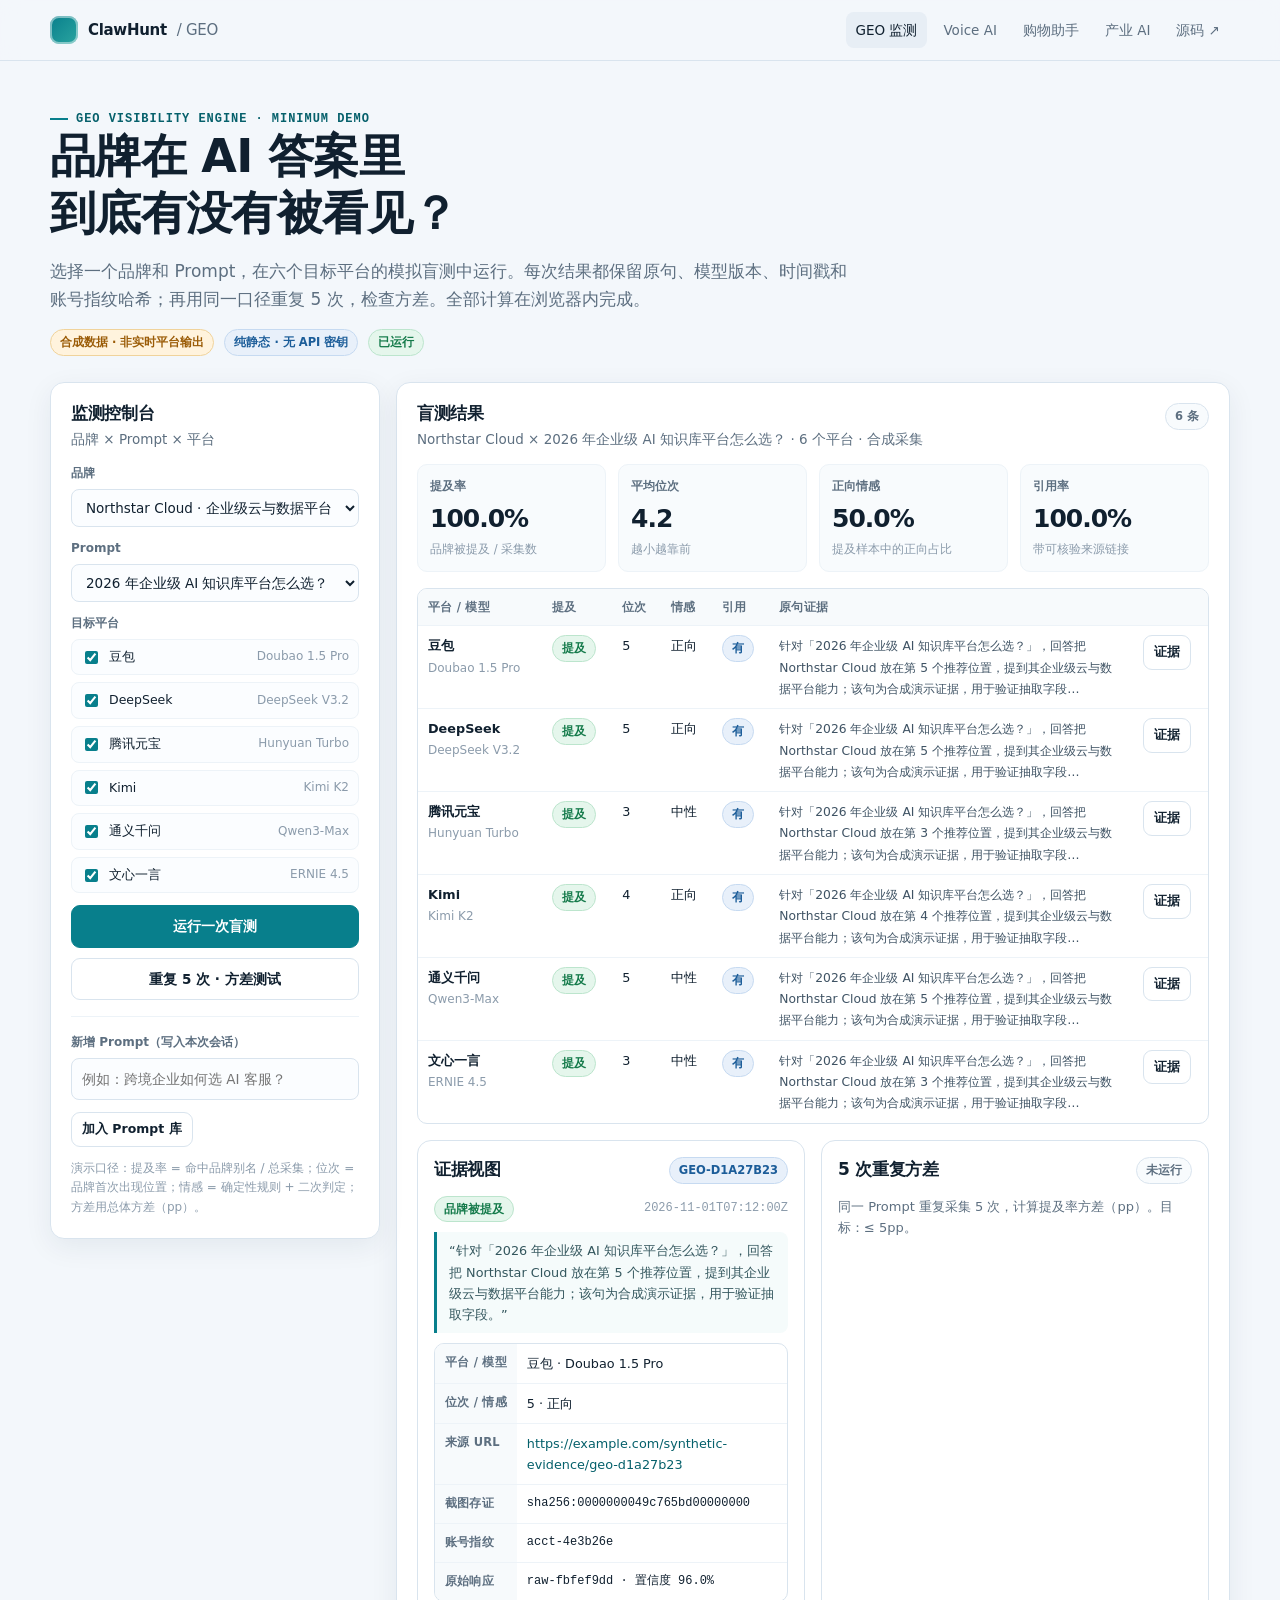
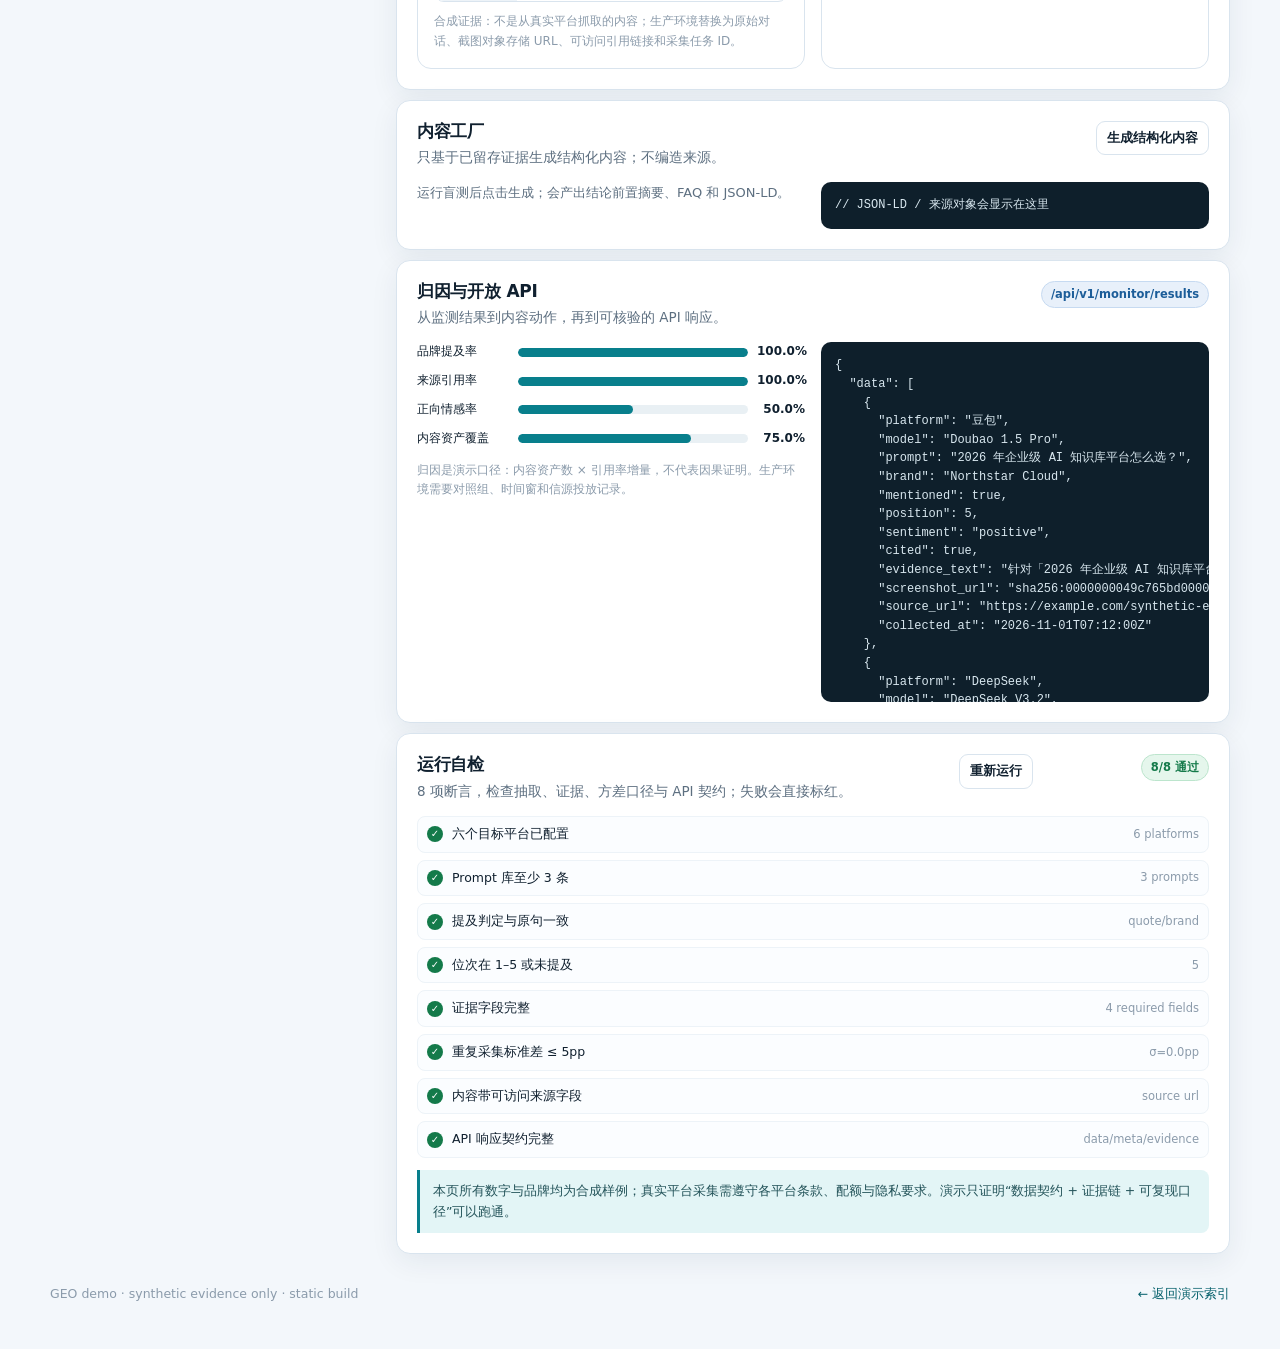
==== docs/geo/index.html @ c5ded79e "Add four static demo pages for ClawHunt proposals" ====
<!DOCTYPE html>
<html lang="zh-CN">
<head>
<meta charset="utf-8">
<meta name="viewport" content="width=device-width, initial-scale=1">
<title>GEO 智能可见度监测 · 可点通演示</title>
<meta name="description" content="六平台 AI 搜索品牌可见度盲测、证据留存、内容工厂与归因看板的最小可运行前端演示。">
<link rel="stylesheet" href="../assets/demo.css">
<style>
.geo-layout { display:grid; grid-template-columns: 330px minmax(0,1fr); gap:16px; align-items:start; }
.geo-control { position:sticky; top:78px; }
.platform-list { display:grid; gap:7px; }
.platform-list label { display:flex; align-items:center; gap:8px; border:1px solid var(--line-soft); border-radius:8px; padding:7px 9px; font-size:12.5px; background:#fbfdff; cursor:pointer; }
.platform-list input { accent-color:var(--accent); }
.quote-cell { max-width:330px; }
.evidence-box { display:grid; gap:10px; }
.evidence-quote { border-left:3px solid var(--accent); padding:8px 12px; background:#f5fbfb; border-radius:0 8px 8px 0; color:#34575e; font-size:12.8px; }
@media (max-width:900px){ .geo-layout{grid-template-columns:1fr;} .geo-control{position:static;} }
</style>
</head>
<body>
<header class="topbar">
  <div class="wrap topbar-inner">
    <a class="brandmark" href="../"><span class="branddot"></span> ClawHunt <span class="muted" style="font-weight:500">/ GEO</span></a>
    <nav class="navlinks" aria-label="演示导航">
      <a class="active" href="./">GEO 监测</a>
      <a href="../voice/">Voice AI</a>
      <a href="../shopping/">购物助手</a>
      <a href="../industry/">产业 AI</a>
      <a href="https://github.com/Gupeat/clawhunt-agent-demos/tree/main/docs/geo" target="_blank" rel="noopener">源码 ↗</a>
    </nav>
  </div>
</header>

<main class="wrap">
  <section class="hero">
    <div class="eyebrow">GEO visibility engine · minimum demo</div>
    <h1>品牌在 AI 答案里<br>到底有没有被看见？</h1>
    <p class="lede">选择一个品牌和 Prompt，在六个目标平台的模拟盲测中运行。每次结果都保留原句、模型版本、时间戳和账号指纹哈希；再用同一口径重复 5 次，检查方差。全部计算在浏览器内完成。</p>
    <div class="row mt16"><span class="badge warn">合成数据 · 非实时平台输出</span><span class="badge info">纯静态 · 无 API 密钥</span><span class="badge good" id="run-state">就绪</span></div>
  </section>

  <section class="geo-layout">
    <aside class="card geo-control">
      <div class="panel-title"><div><h3>监测控制台</h3><p>品牌 × Prompt × 平台</p></div></div>
      <label class="field"><span>品牌</span><select id="brand"></select></label>
      <label class="field"><span>Prompt</span><select id="prompt"></select></label>
      <div class="field"><span class="muted fs13" style="display:block;font-weight:700;font-size:12px;margin-bottom:5px">目标平台</span>
        <div class="platform-list" id="platforms"></div>
      </div>
      <div class="stack mt12">
        <button class="btn primary" id="run-audit">运行一次盲测</button>
        <button class="btn" id="run-variance">重复 5 次 · 方差测试</button>
      </div>
      <div class="divider"></div>
      <label class="field"><span>新增 Prompt（写入本次会话）</span><input id="new-prompt" type="text" maxlength="120" placeholder="例如：跨境企业如何选 AI 客服？"></label>
      <button class="btn small" id="add-prompt">加入 Prompt 库</button>
      <p class="tiny mt12">演示口径：提及率 = 命中品牌别名 / 总采集；位次 = 品牌首次出现位置；情感 = 确定性规则 + 二次判定；方差用总体方差（pp）。</p>
    </aside>

    <div class="stack">
      <section class="card">
        <div class="panel-title">
          <div><h3>盲测结果</h3><p id="result-sub">选择品牌与 Prompt 后运行；表中每条都带证据索引。</p></div>
          <span class="badge" id="result-count">0 条</span>
        </div>
        <div class="kpis mb16">
          <div class="kpi"><div class="k">提及率</div><div class="v" id="kpi-mention">—</div><div class="d">品牌被提及 / 采集数</div></div>
          <div class="kpi"><div class="k">平均位次</div><div class="v" id="kpi-position">—</div><div class="d">越小越靠前</div></div>
          <div class="kpi"><div class="k">正向情感</div><div class="v" id="kpi-sentiment">—</div><div class="d">提及样本中的正向占比</div></div>
          <div class="kpi"><div class="k">引用率</div><div class="v" id="kpi-citation">—</div><div class="d">带可核验来源链接</div></div>
        </div>
        <div class="table-wrap">
          <table>
            <thead><tr><th>平台 / 模型</th><th>提及</th><th>位次</th><th>情感</th><th>引用</th><th>原句证据</th><th></th></tr></thead>
            <tbody id="result-body"><tr><td colspan="7" class="muted">尚未运行。点击左侧“运行一次盲测”。</td></tr></tbody>
          </table>
        </div>
        <div class="grid two mt16">
          <div class="card tight" style="box-shadow:none">
            <div class="row between"><h3>证据视图</h3><span class="badge info" id="evidence-label">未选择</span></div>
            <div id="evidence-card" class="evidence-box mt12"><p class="muted fs13">点击结果表中的“证据”查看原句、截图哈希与复现信息。</p></div>
          </div>
          <div class="card tight" style="box-shadow:none">
            <div class="row between"><h3>5 次重复方差</h3><span class="badge" id="variance-badge">未运行</span></div>
            <div id="variance-card" class="mt12"><p class="muted fs13">同一 Prompt 重复采集 5 次，计算提及率方差（pp）。目标：≤ 5pp。</p></div>
          </div>
        </div>
      </section>

      <section class="card">
        <div class="panel-title"><div><h3>内容工厂</h3><p>只基于已留存证据生成结构化内容；不编造来源。</p></div><button class="btn small" id="generate-content">生成结构化内容</button></div>
        <div class="grid two">
          <div id="content-preview"><p class="muted fs13">运行盲测后点击生成；会产出结论前置摘要、FAQ 和 JSON-LD。</p></div>
          <pre class="code" id="content-json">// JSON-LD / 来源对象会显示在这里</pre>
        </div>
      </section>

      <section class="card">
        <div class="panel-title"><div><h3>归因与开放 API</h3><p>从监测结果到内容动作，再到可核验的 API 响应。</p></div><span class="badge info">/api/v1/monitor/results</span></div>
        <div class="grid two">
          <div>
            <div class="bars" id="attribution-bars"></div>
            <p class="tiny mt12">归因是演示口径：内容资产数 × 引用率增量，不代表因果证明。生产环境需要对照组、时间窗和信源投放记录。</p>
          </div>
          <pre class="code" id="api-json">// 运行后生成 API 响应样例</pre>
        </div>
      </section>

      <section class="card" id="qa">
        <div class="panel-title"><div><h3>运行自检</h3><p>8 项断言，检查抽取、证据、方差口径与 API 契约；失败会直接标红。</p></div><button class="btn small" id="run-checks">重新运行</button><span class="badge good" data-check-summary>—</span></div>
        <div class="checklist" id="checklist"></div>
        <div class="note mt12">本页所有数字与品牌均为合成样例；真实平台采集需遵守各平台条款、配额与隐私要求。演示只证明“数据契约 + 证据链 + 可复现口径”可以跑通。</div>
      </section>
    </div>
  </section>
</main>

<footer class="footer wrap"><div class="row between"><span>GEO demo · synthetic evidence only · static build</span><a href="../">← 返回演示索引</a></div></footer>
<script src="../assets/common.js"></script>
<script src="./app.js"></script>
</body>
</html>
---- docs/assets/demo.css ----
/* ClawHunt static demos — shared visual system. No external assets. */
:root {
  --bg: #f3f7fb;
  --panel: #ffffff;
  --ink: #10202f;
  --muted: #5d6f80;
  --faint: #8b9bab;
  --line: #d9e4ee;
  --line-soft: #edf3f8;
  --accent: #087f8c;
  --accent-dark: #05606b;
  --accent-soft: #e3f5f6;
  --blue: #1c5d99;
  --blue-soft: #e8f0fa;
  --good: #147a4a;
  --good-soft: #e5f6ec;
  --warn: #9a5b06;
  --warn-soft: #fff3dd;
  --bad: #b42318;
  --bad-soft: #fdecea;
  --shadow: 0 8px 28px rgba(16, 42, 67, .07);
  --radius: 14px;
}
* { box-sizing: border-box; }
html { scroll-behavior: smooth; }
body {
  margin: 0;
  color: var(--ink);
  background: var(--bg);
  font: 15px/1.65 "Segoe UI", "Microsoft YaHei", "PingFang SC", system-ui, -apple-system, sans-serif;
  -webkit-font-smoothing: antialiased;
}
a { color: var(--accent-dark); text-decoration: none; }
a:hover { text-decoration: underline; }
code, pre, .mono { font-family: "Cascadia Code", "SFMono-Regular", Consolas, "Liberation Mono", monospace; }
h1, h2, h3, h4 { line-height: 1.25; margin: 0; letter-spacing: -.015em; }
h1 { font-size: clamp(28px, 4vw, 46px); }
h2 { font-size: clamp(21px, 2.5vw, 28px); }
h3 { font-size: 17px; }
p { margin: 0; }
.wrap { width: min(1180px, calc(100% - 32px)); margin: 0 auto; }
.topbar {
  position: sticky; top: 0; z-index: 20;
  background: rgba(243, 247, 251, .9);
  backdrop-filter: blur(10px);
  border-bottom: 1px solid var(--line);
}
.topbar-inner { display: flex; align-items: center; gap: 18px; min-height: 60px; }
.brandmark { display: flex; align-items: center; gap: 10px; font-weight: 800; color: var(--ink); letter-spacing: -.02em; }
.branddot { width: 28px; height: 28px; border-radius: 9px; background: linear-gradient(135deg, var(--accent), #2ba5a0); box-shadow: inset 0 0 0 2px rgba(255,255,255,.45); }
.navlinks { display: flex; gap: 6px; flex-wrap: wrap; margin-left: auto; }
.navlinks a { color: var(--muted); font-size: 13.5px; padding: 7px 10px; border-radius: 8px; }
.navlinks a:hover, .navlinks a.active { color: var(--ink); background: #e7eef5; text-decoration: none; }
.hero { padding: 42px 0 26px; }
.eyebrow { display: inline-flex; align-items: center; gap: 8px; font: 700 12px/1.2 "Cascadia Code", Consolas, monospace; letter-spacing: .08em; text-transform: uppercase; color: var(--accent-dark); }
.eyebrow::before { content: ""; width: 18px; height: 2px; background: var(--accent); }
.hero p.lede { color: var(--muted); max-width: 800px; margin-top: 14px; font-size: 17px; }
.hero-actions { display: flex; gap: 10px; flex-wrap: wrap; margin-top: 22px; }
.btn {
  display: inline-flex; align-items: center; justify-content: center; gap: 7px;
  border: 1px solid var(--line); background: var(--panel); color: var(--ink);
  border-radius: 9px; padding: 9px 14px; font: inherit; font-weight: 700; font-size: 13.5px;
  cursor: pointer; transition: .15s ease;
}
.btn:hover { border-color: #b9cad8; transform: translateY(-1px); }
.btn.primary { background: var(--accent); border-color: var(--accent); color: #fff; }
.btn.primary:hover { background: var(--accent-dark); }
.btn.ghost { background: transparent; }
.btn.small { padding: 6px 10px; font-size: 12.5px; }
.btn:disabled { opacity: .55; cursor: not-allowed; transform: none; }
.grid { display: grid; gap: 16px; }
.grid.two { grid-template-columns: repeat(2, minmax(0, 1fr)); }
.grid.three { grid-template-columns: repeat(3, minmax(0, 1fr)); }
.grid.four { grid-template-columns: repeat(4, minmax(0, 1fr)); }
.card { background: var(--panel); border: 1px solid var(--line); border-radius: var(--radius); box-shadow: var(--shadow); padding: 20px; }
.card.tight { padding: 16px; }
.card h3 { display: flex; align-items: center; gap: 8px; }
.card .sub { color: var(--muted); font-size: 13.5px; margin-top: 7px; }
.card .tiny { color: var(--faint); font-size: 12px; }
.panel-title { display: flex; align-items: flex-start; justify-content: space-between; gap: 14px; margin-bottom: 14px; }
.panel-title p { color: var(--muted); font-size: 13.5px; margin-top: 4px; }
.chip, .tag, .badge {
  display: inline-flex; align-items: center; gap: 5px; white-space: nowrap;
  border: 1px solid var(--line); border-radius: 999px; background: #f8fbfd;
  padding: 3px 9px; font-size: 11.5px; font-weight: 700; color: var(--muted);
}
.badge.good { color: var(--good); background: var(--good-soft); border-color: #bce5cd; }
.badge.warn { color: var(--warn); background: var(--warn-soft); border-color: #f0d39b; }
.badge.bad { color: var(--bad); background: var(--bad-soft); border-color: #f5c3bd; }
.badge.info { color: var(--blue); background: var(--blue-soft); border-color: #c6daf1; }
.tag.on { color: var(--accent-dark); background: var(--accent-soft); border-color: #b8e1e4; }
label.field { display: block; margin-bottom: 12px; }
label.field span { display: block; color: var(--muted); font-size: 12px; font-weight: 700; margin-bottom: 5px; }
input[type="text"], input[type="number"], select, textarea {
  width: 100%; border: 1px solid var(--line); border-radius: 8px; background: #fbfdff;
  color: var(--ink); padding: 9px 10px; font: inherit; font-size: 13.5px; outline: none;
}
textarea { resize: vertical; min-height: 74px; }
input:focus, select:focus, textarea:focus { border-color: var(--accent); box-shadow: 0 0 0 3px rgba(8,127,140,.1); }
.row { display: flex; gap: 10px; align-items: center; flex-wrap: wrap; }
.row.between { justify-content: space-between; }
.row.end { justify-content: flex-end; }
.stack { display: grid; gap: 10px; }
.divider { height: 1px; background: var(--line-soft); margin: 16px 0; }
.note {
  border-left: 3px solid var(--accent); background: var(--accent-soft);
  padding: 11px 13px; border-radius: 0 8px 8px 0; color: #24545a; font-size: 12.5px;
}
.note.warn { border-color: var(--warn); background: var(--warn-soft); color: #67410a; }
.note.bad { border-color: var(--bad); background: var(--bad-soft); color: #6e1b14; }
.kpis { display: grid; grid-template-columns: repeat(4, minmax(0,1fr)); gap: 12px; }
.kpi { background: #f8fbfd; border: 1px solid var(--line-soft); border-radius: 10px; padding: 12px; }
.kpi .k { color: var(--muted); font-size: 11.5px; font-weight: 700; }
.kpi .v { font-size: 25px; font-weight: 850; letter-spacing: -.04em; margin-top: 2px; }
.kpi .d { color: var(--faint); font-size: 11.5px; }
.table-wrap { overflow-x: auto; border: 1px solid var(--line); border-radius: 10px; }
table { width: 100%; border-collapse: collapse; font-size: 12.8px; }
th, td { text-align: left; padding: 9px 10px; border-bottom: 1px solid var(--line-soft); vertical-align: top; }
th { background: #f7fafc; color: var(--muted); font-size: 11.5px; letter-spacing: .02em; white-space: nowrap; }
tr:last-child td { border-bottom: 0; }
td .quote { color: #3f5364; font-size: 12.3px; }
pre.code {
  margin: 0; background: #0e1f2b; color: #d8e7ef; border-radius: 10px; padding: 14px;
  font-size: 12px; line-height: 1.55; overflow: auto; max-height: 360px;
}
pre.code .key { color: #79d7c9; }
pre.code .str { color: #f1cc8b; }
pre.code .num { color: #9ecbff; }
ul.clean { margin: 0; padding-left: 18px; color: var(--muted); }
ul.clean li { margin: 5px 0; }
.checklist { display: grid; gap: 7px; }
.checkrow { display: flex; align-items: center; gap: 9px; padding: 7px 9px; border: 1px solid var(--line-soft); border-radius: 8px; background: #fbfdff; font-size: 12.5px; }
.checkrow .dot { width: 16px; height: 16px; border-radius: 50%; display: grid; place-items: center; font-size: 10px; color: #fff; background: var(--faint); flex: none; }
.checkrow.pass .dot { background: var(--good); }
.checkrow.fail .dot { background: var(--bad); }
.checkrow .detail { color: var(--faint); margin-left: auto; text-align: right; font-size: 11.5px; }
.tabs { display: flex; gap: 5px; border-bottom: 1px solid var(--line); overflow-x: auto; }
.tab { border: 0; border-bottom: 2px solid transparent; background: transparent; padding: 10px 12px; color: var(--muted); font: inherit; font-weight: 700; font-size: 13px; cursor: pointer; white-space: nowrap; }
.tab.active { color: var(--accent-dark); border-bottom-color: var(--accent); }
.tabpane { display: none; padding-top: 18px; }
.tabpane.active { display: block; }
.stepbar { display: flex; gap: 0; overflow-x: auto; }
.step {
  flex: 1; min-width: 100px; position: relative; padding: 10px 8px 10px 22px;
  border-top: 2px solid var(--line); color: var(--faint); font-size: 11.5px; text-align: left;
}
.step::before { content: ""; position: absolute; left: 7px; top: -6px; width: 10px; height: 10px; border-radius: 50%; background: var(--line); }
.step.done { border-top-color: var(--accent); color: var(--accent-dark); }
.step.done::before { background: var(--accent); }
.step.current { color: var(--ink); }
.step.current::before { background: var(--warn); }
.progress { height: 8px; border-radius: 999px; background: #e8eff5; overflow: hidden; }
.progress > i { display: block; height: 100%; background: linear-gradient(90deg, var(--accent), #38b0a6); border-radius: inherit; }
.bars { display: grid; gap: 9px; }
.bar-row { display: grid; grid-template-columns: 92px 1fr 48px; gap: 9px; align-items: center; font-size: 12px; }
.bar-track { height: 9px; background: #e9f0f4; border-radius: 999px; overflow: hidden; }
.bar-track > i { display: block; height: 100%; background: var(--accent); border-radius: inherit; }
.bar-row > b { text-align: right; }
.msg { border: 1px solid var(--line); border-radius: 10px; padding: 9px 11px; max-width: 92%; font-size: 13px; }
.msg.agent { background: var(--accent-soft); border-color: #c4e5e4; }
.msg.candidate { background: #fff; margin-left: auto; }
.chatlog { display: grid; gap: 8px; min-height: 170px; max-height: 310px; overflow: auto; padding: 4px 2px; }
.diagram { display: grid; grid-template-columns: repeat(5, 1fr); gap: 8px; align-items: stretch; }
.diagram .node { border: 1px solid var(--line); background: #f9fcfe; border-radius: 9px; padding: 10px; font-size: 11.5px; color: var(--muted); }
.diagram .node b { display: block; color: var(--ink); margin-bottom: 3px; font-size: 12.5px; }
.diagram .arrow { align-self: center; text-align: center; color: var(--faint); font-weight: 800; }
.risk-low { color: var(--good); font-weight: 800; }
.risk-medium { color: var(--warn); font-weight: 800; }
.risk-high { color: var(--bad); font-weight: 800; }
.footer { padding: 30px 0 44px; color: var(--faint); font-size: 12.5px; }
.demo-note { display: flex; gap: 9px; align-items: flex-start; border: 1px dashed #b9d6dd; background: #f3fbfc; border-radius: 10px; padding: 10px 12px; font-size: 12.5px; color: #3f6369; }
.demo-note b { color: var(--accent-dark); }
.sr-only { position: absolute; width: 1px; height: 1px; padding: 0; margin: -1px; overflow: hidden; clip: rect(0,0,0,0); white-space: nowrap; border: 0; }
.hidden { display: none !important; }
.mt8 { margin-top: 8px; } .mt12 { margin-top: 12px; } .mt16 { margin-top: 16px; } .mt24 { margin-top: 24px; }
.mb8 { margin-bottom: 8px; } .mb12 { margin-bottom: 12px; } .mb16 { margin-bottom: 16px; }
.fs13 { font-size: 13px; } .muted { color: var(--muted); } .small { font-size: 12.5px; }
.mono { font-size: 12px; }
@media (max-width: 900px) {
  .grid.three, .grid.four { grid-template-columns: repeat(2, minmax(0,1fr)); }
  .grid.two { grid-template-columns: 1fr; }
  .kpis { grid-template-columns: repeat(2, minmax(0,1fr)); }
  .diagram { grid-template-columns: repeat(2, 1fr); }
  .diagram .arrow { display: none; }
}
@media (max-width: 620px) {
  .wrap { width: calc(100% - 20px); }
  .topbar-inner { min-height: 54px; }
  .navlinks a { padding: 5px 7px; font-size: 12px; }
  .grid.three, .grid.four { grid-template-columns: 1fr; }
  .card { padding: 15px; }
  h1 { font-size: 30px; }
  .hero { padding: 28px 0 18px; }
  .kpis { grid-template-columns: 1fr 1fr; }
  .stepbar { display: grid; gap: 2px; }
  .step { border-top: 0; border-left: 2px solid var(--line); padding: 6px 8px 6px 22px; min-width: 0; }
  .step::before { left: -6px; top: 12px; }
  .step.done { border-left-color: var(--accent); }
}
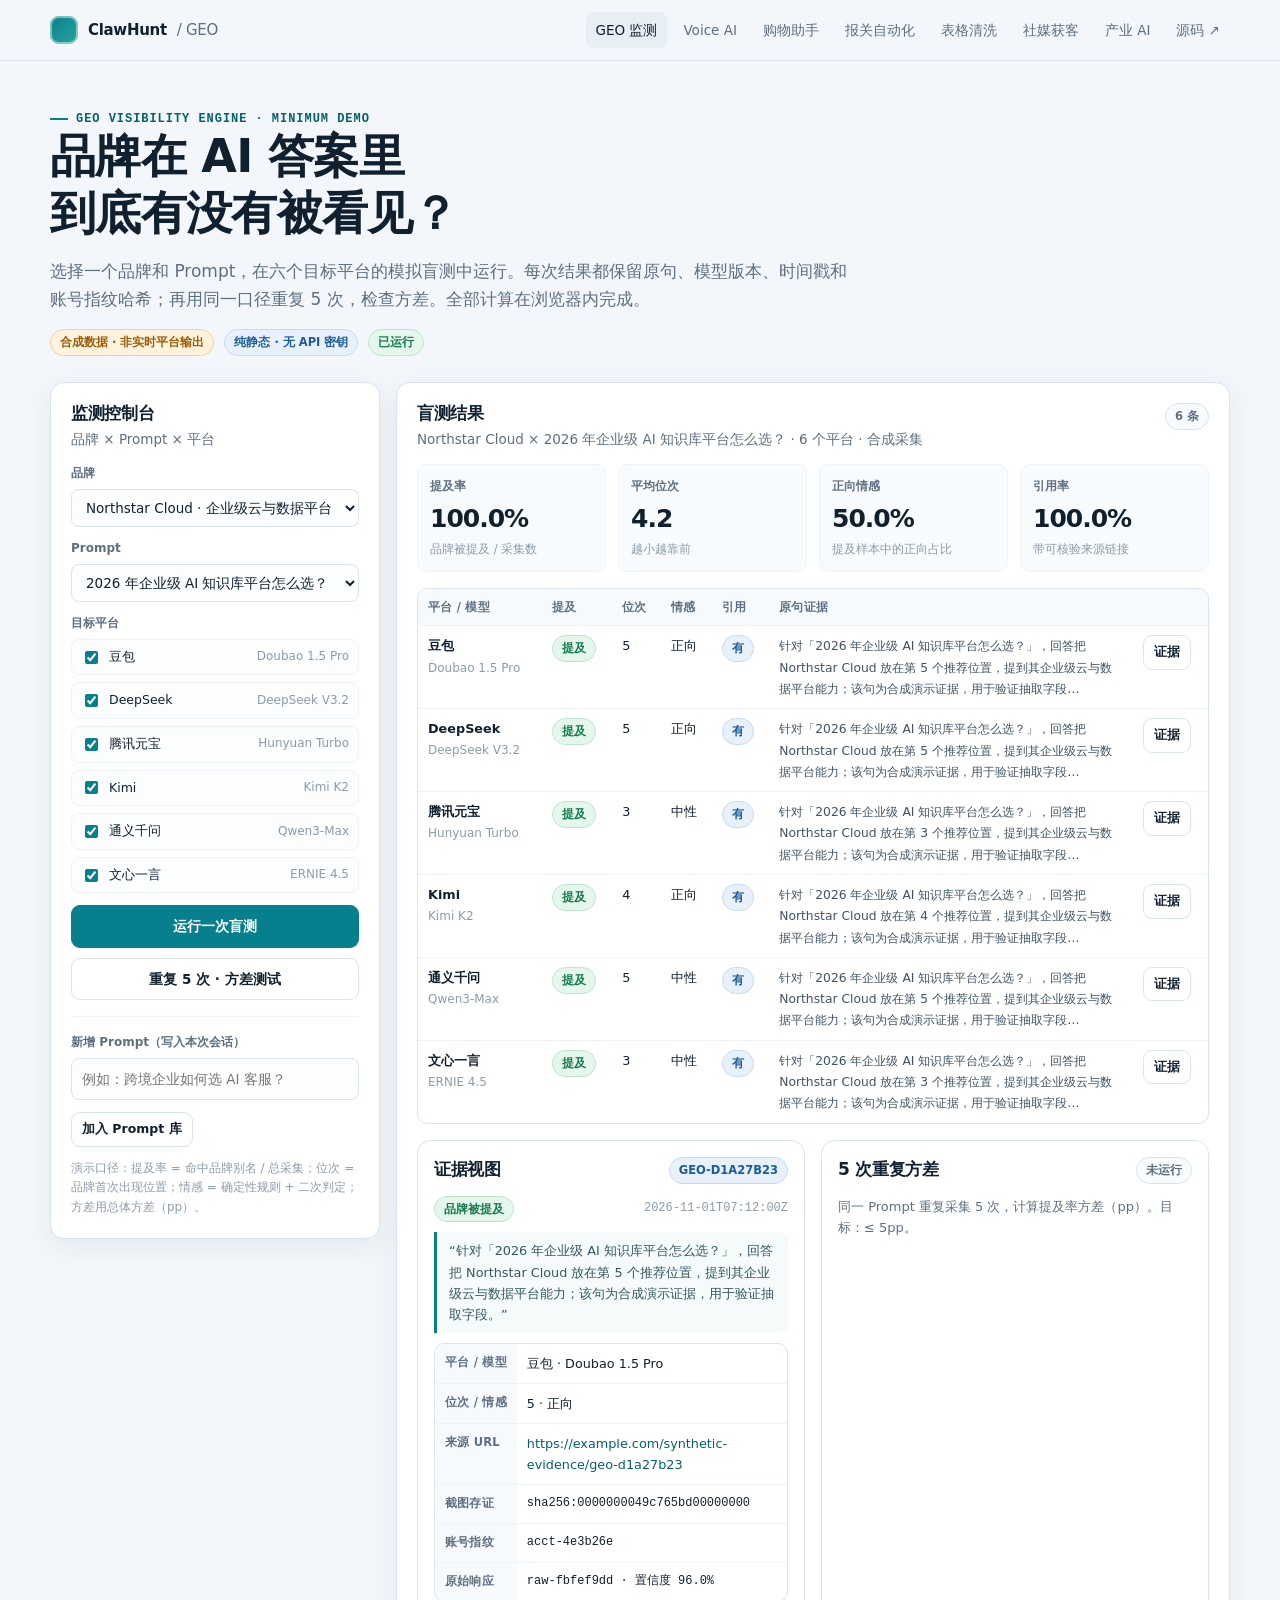
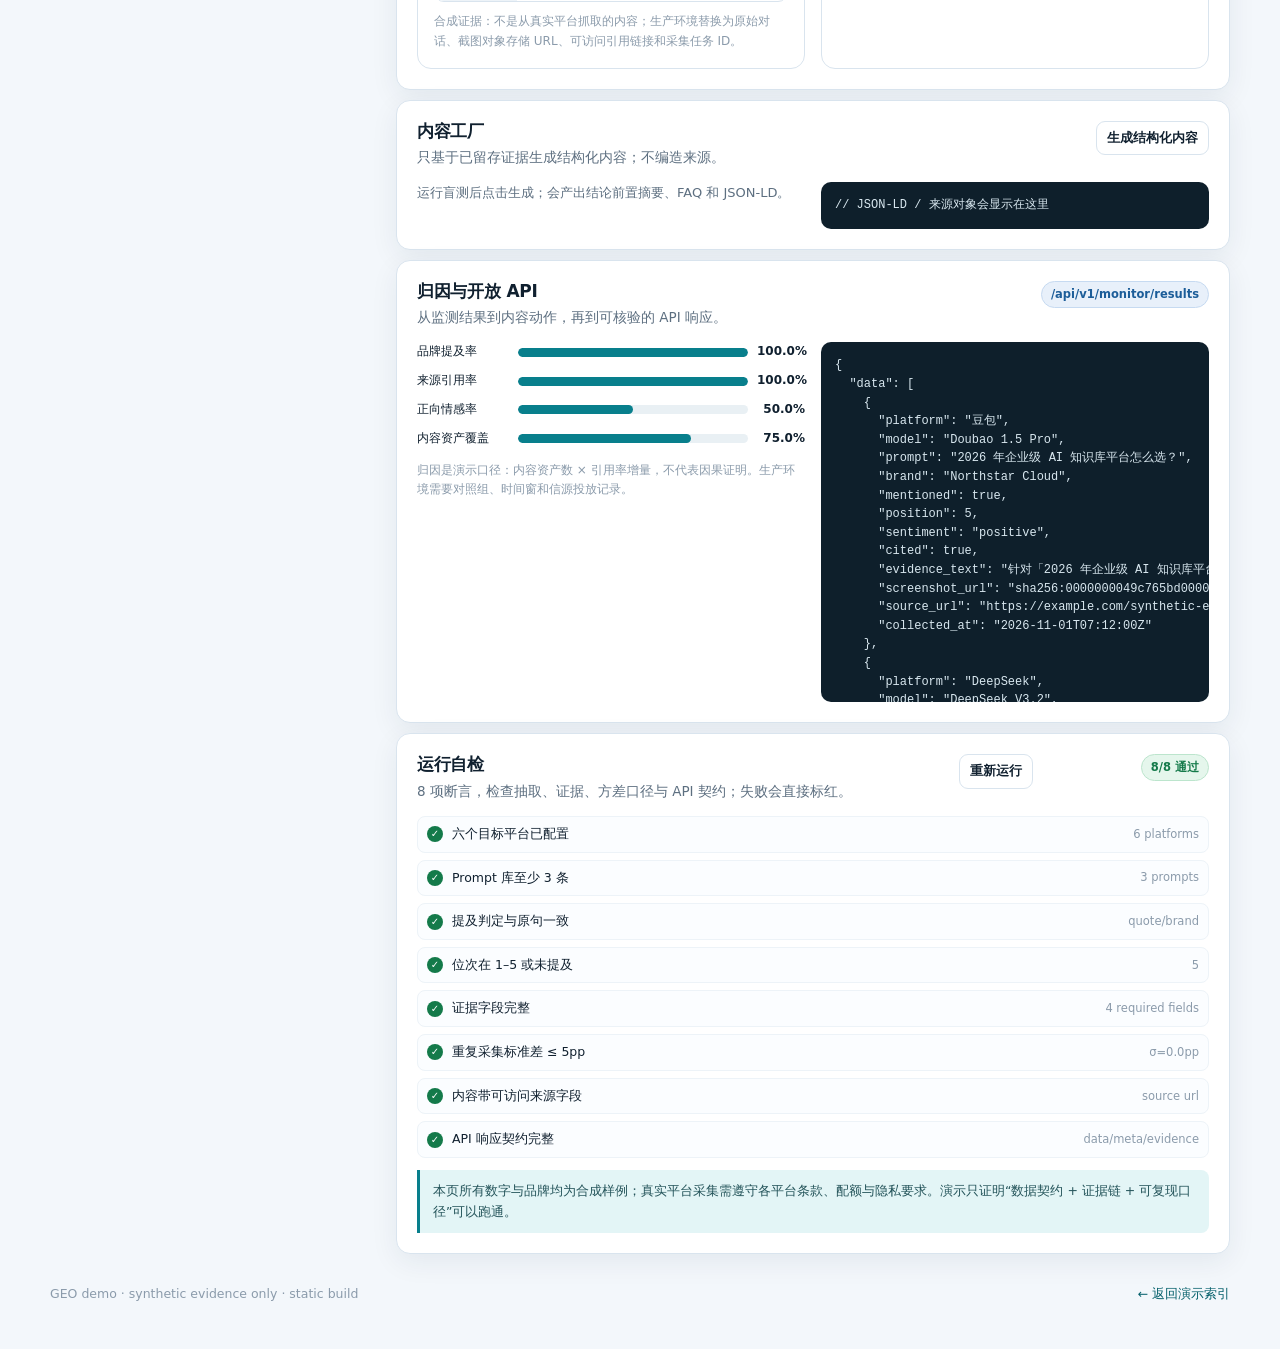
==== commit 6218b4b0: "Add customs, spreadsheet, and social demos; expand hub to six" ====
--- a/docs/geo/index.html
+++ b/docs/geo/index.html
@@ -1,123 +1,127 @@
-<!DOCTYPE html>
-<html lang="zh-CN">
-<head>
-<meta charset="utf-8">
-<meta name="viewport" content="width=device-width, initial-scale=1">
-<title>GEO 智能可见度监测 · 可点通演示</title>
-<meta name="description" content="六平台 AI 搜索品牌可见度盲测、证据留存、内容工厂与归因看板的最小可运行前端演示。">
-<link rel="stylesheet" href="../assets/demo.css">
-<style>
-.geo-layout { display:grid; grid-template-columns: 330px minmax(0,1fr); gap:16px; align-items:start; }
-.geo-control { position:sticky; top:78px; }
-.platform-list { display:grid; gap:7px; }
-.platform-list label { display:flex; align-items:center; gap:8px; border:1px solid var(--line-soft); border-radius:8px; padding:7px 9px; font-size:12.5px; background:#fbfdff; cursor:pointer; }
-.platform-list input { accent-color:var(--accent); }
-.quote-cell { max-width:330px; }
-.evidence-box { display:grid; gap:10px; }
-.evidence-quote { border-left:3px solid var(--accent); padding:8px 12px; background:#f5fbfb; border-radius:0 8px 8px 0; color:#34575e; font-size:12.8px; }
-@media (max-width:900px){ .geo-layout{grid-template-columns:1fr;} .geo-control{position:static;} }
-</style>
-</head>
-<body>
-<header class="topbar">
-  <div class="wrap topbar-inner">
-    <a class="brandmark" href="../"><span class="branddot"></span> ClawHunt <span class="muted" style="font-weight:500">/ GEO</span></a>
-    <nav class="navlinks" aria-label="演示导航">
-      <a class="active" href="./">GEO 监测</a>
-      <a href="../voice/">Voice AI</a>
-      <a href="../shopping/">购物助手</a>
-      <a href="../industry/">产业 AI</a>
-      <a href="https://github.com/Gupeat/clawhunt-agent-demos/tree/main/docs/geo" target="_blank" rel="noopener">源码 ↗</a>
-    </nav>
-  </div>
-</header>
-
-<main class="wrap">
-  <section class="hero">
-    <div class="eyebrow">GEO visibility engine · minimum demo</div>
-    <h1>品牌在 AI 答案里<br>到底有没有被看见？</h1>
-    <p class="lede">选择一个品牌和 Prompt，在六个目标平台的模拟盲测中运行。每次结果都保留原句、模型版本、时间戳和账号指纹哈希；再用同一口径重复 5 次，检查方差。全部计算在浏览器内完成。</p>
-    <div class="row mt16"><span class="badge warn">合成数据 · 非实时平台输出</span><span class="badge info">纯静态 · 无 API 密钥</span><span class="badge good" id="run-state">就绪</span></div>
-  </section>
-
-  <section class="geo-layout">
-    <aside class="card geo-control">
-      <div class="panel-title"><div><h3>监测控制台</h3><p>品牌 × Prompt × 平台</p></div></div>
-      <label class="field"><span>品牌</span><select id="brand"></select></label>
-      <label class="field"><span>Prompt</span><select id="prompt"></select></label>
-      <div class="field"><span class="muted fs13" style="display:block;font-weight:700;font-size:12px;margin-bottom:5px">目标平台</span>
-        <div class="platform-list" id="platforms"></div>
-      </div>
-      <div class="stack mt12">
-        <button class="btn primary" id="run-audit">运行一次盲测</button>
-        <button class="btn" id="run-variance">重复 5 次 · 方差测试</button>
-      </div>
-      <div class="divider"></div>
-      <label class="field"><span>新增 Prompt（写入本次会话）</span><input id="new-prompt" type="text" maxlength="120" placeholder="例如：跨境企业如何选 AI 客服？"></label>
-      <button class="btn small" id="add-prompt">加入 Prompt 库</button>
-      <p class="tiny mt12">演示口径：提及率 = 命中品牌别名 / 总采集；位次 = 品牌首次出现位置；情感 = 确定性规则 + 二次判定；方差用总体方差（pp）。</p>
-    </aside>
-
-    <div class="stack">
-      <section class="card">
-        <div class="panel-title">
-          <div><h3>盲测结果</h3><p id="result-sub">选择品牌与 Prompt 后运行；表中每条都带证据索引。</p></div>
-          <span class="badge" id="result-count">0 条</span>
-        </div>
-        <div class="kpis mb16">
-          <div class="kpi"><div class="k">提及率</div><div class="v" id="kpi-mention">—</div><div class="d">品牌被提及 / 采集数</div></div>
-          <div class="kpi"><div class="k">平均位次</div><div class="v" id="kpi-position">—</div><div class="d">越小越靠前</div></div>
-          <div class="kpi"><div class="k">正向情感</div><div class="v" id="kpi-sentiment">—</div><div class="d">提及样本中的正向占比</div></div>
-          <div class="kpi"><div class="k">引用率</div><div class="v" id="kpi-citation">—</div><div class="d">带可核验来源链接</div></div>
-        </div>
-        <div class="table-wrap">
-          <table>
-            <thead><tr><th>平台 / 模型</th><th>提及</th><th>位次</th><th>情感</th><th>引用</th><th>原句证据</th><th></th></tr></thead>
-            <tbody id="result-body"><tr><td colspan="7" class="muted">尚未运行。点击左侧“运行一次盲测”。</td></tr></tbody>
-          </table>
-        </div>
-        <div class="grid two mt16">
-          <div class="card tight" style="box-shadow:none">
-            <div class="row between"><h3>证据视图</h3><span class="badge info" id="evidence-label">未选择</span></div>
-            <div id="evidence-card" class="evidence-box mt12"><p class="muted fs13">点击结果表中的“证据”查看原句、截图哈希与复现信息。</p></div>
-          </div>
-          <div class="card tight" style="box-shadow:none">
-            <div class="row between"><h3>5 次重复方差</h3><span class="badge" id="variance-badge">未运行</span></div>
-            <div id="variance-card" class="mt12"><p class="muted fs13">同一 Prompt 重复采集 5 次，计算提及率方差（pp）。目标：≤ 5pp。</p></div>
-          </div>
-        </div>
-      </section>
-
-      <section class="card">
-        <div class="panel-title"><div><h3>内容工厂</h3><p>只基于已留存证据生成结构化内容；不编造来源。</p></div><button class="btn small" id="generate-content">生成结构化内容</button></div>
-        <div class="grid two">
-          <div id="content-preview"><p class="muted fs13">运行盲测后点击生成；会产出结论前置摘要、FAQ 和 JSON-LD。</p></div>
-          <pre class="code" id="content-json">// JSON-LD / 来源对象会显示在这里</pre>
-        </div>
-      </section>
-
-      <section class="card">
-        <div class="panel-title"><div><h3>归因与开放 API</h3><p>从监测结果到内容动作，再到可核验的 API 响应。</p></div><span class="badge info">/api/v1/monitor/results</span></div>
-        <div class="grid two">
-          <div>
-            <div class="bars" id="attribution-bars"></div>
-            <p class="tiny mt12">归因是演示口径：内容资产数 × 引用率增量，不代表因果证明。生产环境需要对照组、时间窗和信源投放记录。</p>
-          </div>
-          <pre class="code" id="api-json">// 运行后生成 API 响应样例</pre>
-        </div>
-      </section>
-
-      <section class="card" id="qa">
-        <div class="panel-title"><div><h3>运行自检</h3><p>8 项断言，检查抽取、证据、方差口径与 API 契约；失败会直接标红。</p></div><button class="btn small" id="run-checks">重新运行</button><span class="badge good" data-check-summary>—</span></div>
-        <div class="checklist" id="checklist"></div>
-        <div class="note mt12">本页所有数字与品牌均为合成样例；真实平台采集需遵守各平台条款、配额与隐私要求。演示只证明“数据契约 + 证据链 + 可复现口径”可以跑通。</div>
-      </section>
-    </div>
-  </section>
-</main>
-
-<footer class="footer wrap"><div class="row between"><span>GEO demo · synthetic evidence only · static build</span><a href="../">← 返回演示索引</a></div></footer>
-<script src="../assets/common.js"></script>
-<script src="./app.js"></script>
-</body>
-</html>
+<!DOCTYPE html>
+<html lang="zh-CN">
+<head>
+<meta charset="utf-8">
+<meta name="viewport" content="width=device-width, initial-scale=1">
+<title>GEO 智能可见度监测 · 可点通演示</title>
+<meta name="description" content="六平台 AI 搜索品牌可见度盲测、证据留存、内容工厂与归因看板的最小可运行前端演示。">
+<link rel="icon" href="data:,">
+<link rel="stylesheet" href="../assets/demo.css">
+<style>
+.geo-layout { display:grid; grid-template-columns: 330px minmax(0,1fr); gap:16px; align-items:start; }
+.geo-control { position:sticky; top:78px; }
+.platform-list { display:grid; gap:7px; }
+.platform-list label { display:flex; align-items:center; gap:8px; border:1px solid var(--line-soft); border-radius:8px; padding:7px 9px; font-size:12.5px; background:#fbfdff; cursor:pointer; }
+.platform-list input { accent-color:var(--accent); }
+.quote-cell { max-width:330px; }
+.evidence-box { display:grid; gap:10px; }
+.evidence-quote { border-left:3px solid var(--accent); padding:8px 12px; background:#f5fbfb; border-radius:0 8px 8px 0; color:#34575e; font-size:12.8px; }
+@media (max-width:900px){ .geo-layout{grid-template-columns:1fr;} .geo-control{position:static;} }
+</style>
+</head>
+<body>
+<header class="topbar">
+  <div class="wrap topbar-inner">
+    <a class="brandmark" href="../"><span class="branddot"></span> ClawHunt <span class="muted" style="font-weight:500">/ GEO</span></a>
+    <nav class="navlinks" aria-label="演示导航">
+      <a class="active" href="./">GEO 监测</a>
+      <a href="../voice/">Voice AI</a>
+      <a href="../shopping/">购物助手</a>
+      <a href="../customs/">报关自动化</a>
+      <a href="../sheet/">表格清洗</a>
+      <a href="../social/">社媒获客</a>
+      <a href="../industry/">产业 AI</a>
+      <a href="https://github.com/Gupeat/clawhunt-agent-demos/tree/main/docs/geo" target="_blank" rel="noopener">源码 ↗</a>
+    </nav>
+  </div>
+</header>
+
+<main class="wrap">
+  <section class="hero">
+    <div class="eyebrow">GEO visibility engine · minimum demo</div>
+    <h1>品牌在 AI 答案里<br>到底有没有被看见？</h1>
+    <p class="lede">选择一个品牌和 Prompt，在六个目标平台的模拟盲测中运行。每次结果都保留原句、模型版本、时间戳和账号指纹哈希；再用同一口径重复 5 次，检查方差。全部计算在浏览器内完成。</p>
+    <div class="row mt16"><span class="badge warn">合成数据 · 非实时平台输出</span><span class="badge info">纯静态 · 无 API 密钥</span><span class="badge good" id="run-state">就绪</span></div>
+  </section>
+
+  <section class="geo-layout">
+    <aside class="card geo-control">
+      <div class="panel-title"><div><h3>监测控制台</h3><p>品牌 × Prompt × 平台</p></div></div>
+      <label class="field"><span>品牌</span><select id="brand"></select></label>
+      <label class="field"><span>Prompt</span><select id="prompt"></select></label>
+      <div class="field"><span class="muted fs13" style="display:block;font-weight:700;font-size:12px;margin-bottom:5px">目标平台</span>
+        <div class="platform-list" id="platforms"></div>
+      </div>
+      <div class="stack mt12">
+        <button class="btn primary" id="run-audit">运行一次盲测</button>
+        <button class="btn" id="run-variance">重复 5 次 · 方差测试</button>
+      </div>
+      <div class="divider"></div>
+      <label class="field"><span>新增 Prompt（写入本次会话）</span><input id="new-prompt" type="text" maxlength="120" placeholder="例如：跨境企业如何选 AI 客服？"></label>
+      <button class="btn small" id="add-prompt">加入 Prompt 库</button>
+      <p class="tiny mt12">演示口径：提及率 = 命中品牌别名 / 总采集；位次 = 品牌首次出现位置；情感 = 确定性规则 + 二次判定；方差用总体方差（pp）。</p>
+    </aside>
+
+    <div class="stack">
+      <section class="card">
+        <div class="panel-title">
+          <div><h3>盲测结果</h3><p id="result-sub">选择品牌与 Prompt 后运行；表中每条都带证据索引。</p></div>
+          <span class="badge" id="result-count">0 条</span>
+        </div>
+        <div class="kpis mb16">
+          <div class="kpi"><div class="k">提及率</div><div class="v" id="kpi-mention">—</div><div class="d">品牌被提及 / 采集数</div></div>
+          <div class="kpi"><div class="k">平均位次</div><div class="v" id="kpi-position">—</div><div class="d">越小越靠前</div></div>
+          <div class="kpi"><div class="k">正向情感</div><div class="v" id="kpi-sentiment">—</div><div class="d">提及样本中的正向占比</div></div>
+          <div class="kpi"><div class="k">引用率</div><div class="v" id="kpi-citation">—</div><div class="d">带可核验来源链接</div></div>
+        </div>
+        <div class="table-wrap">
+          <table>
+            <thead><tr><th>平台 / 模型</th><th>提及</th><th>位次</th><th>情感</th><th>引用</th><th>原句证据</th><th></th></tr></thead>
+            <tbody id="result-body"><tr><td colspan="7" class="muted">尚未运行。点击左侧“运行一次盲测”。</td></tr></tbody>
+          </table>
+        </div>
+        <div class="grid two mt16">
+          <div class="card tight" style="box-shadow:none">
+            <div class="row between"><h3>证据视图</h3><span class="badge info" id="evidence-label">未选择</span></div>
+            <div id="evidence-card" class="evidence-box mt12"><p class="muted fs13">点击结果表中的“证据”查看原句、截图哈希与复现信息。</p></div>
+          </div>
+          <div class="card tight" style="box-shadow:none">
+            <div class="row between"><h3>5 次重复方差</h3><span class="badge" id="variance-badge">未运行</span></div>
+            <div id="variance-card" class="mt12"><p class="muted fs13">同一 Prompt 重复采集 5 次，计算提及率方差（pp）。目标：≤ 5pp。</p></div>
+          </div>
+        </div>
+      </section>
+
+      <section class="card">
+        <div class="panel-title"><div><h3>内容工厂</h3><p>只基于已留存证据生成结构化内容；不编造来源。</p></div><button class="btn small" id="generate-content">生成结构化内容</button></div>
+        <div class="grid two">
+          <div id="content-preview"><p class="muted fs13">运行盲测后点击生成；会产出结论前置摘要、FAQ 和 JSON-LD。</p></div>
+          <pre class="code" id="content-json">// JSON-LD / 来源对象会显示在这里</pre>
+        </div>
+      </section>
+
+      <section class="card">
+        <div class="panel-title"><div><h3>归因与开放 API</h3><p>从监测结果到内容动作，再到可核验的 API 响应。</p></div><span class="badge info">/api/v1/monitor/results</span></div>
+        <div class="grid two">
+          <div>
+            <div class="bars" id="attribution-bars"></div>
+            <p class="tiny mt12">归因是演示口径：内容资产数 × 引用率增量，不代表因果证明。生产环境需要对照组、时间窗和信源投放记录。</p>
+          </div>
+          <pre class="code" id="api-json">// 运行后生成 API 响应样例</pre>
+        </div>
+      </section>
+
+      <section class="card" id="qa">
+        <div class="panel-title"><div><h3>运行自检</h3><p>8 项断言，检查抽取、证据、方差口径与 API 契约；失败会直接标红。</p></div><button class="btn small" id="run-checks">重新运行</button><span class="badge good" data-check-summary>—</span></div>
+        <div class="checklist" id="checklist"></div>
+        <div class="note mt12">本页所有数字与品牌均为合成样例；真实平台采集需遵守各平台条款、配额与隐私要求。演示只证明“数据契约 + 证据链 + 可复现口径”可以跑通。</div>
+      </section>
+    </div>
+  </section>
+</main>
+
+<footer class="footer wrap"><div class="row between"><span>GEO demo · synthetic evidence only · static build</span><a href="../">← 返回演示索引</a></div></footer>
+<script src="../assets/common.js"></script>
+<script src="./app.js"></script>
+</body>
+</html>
